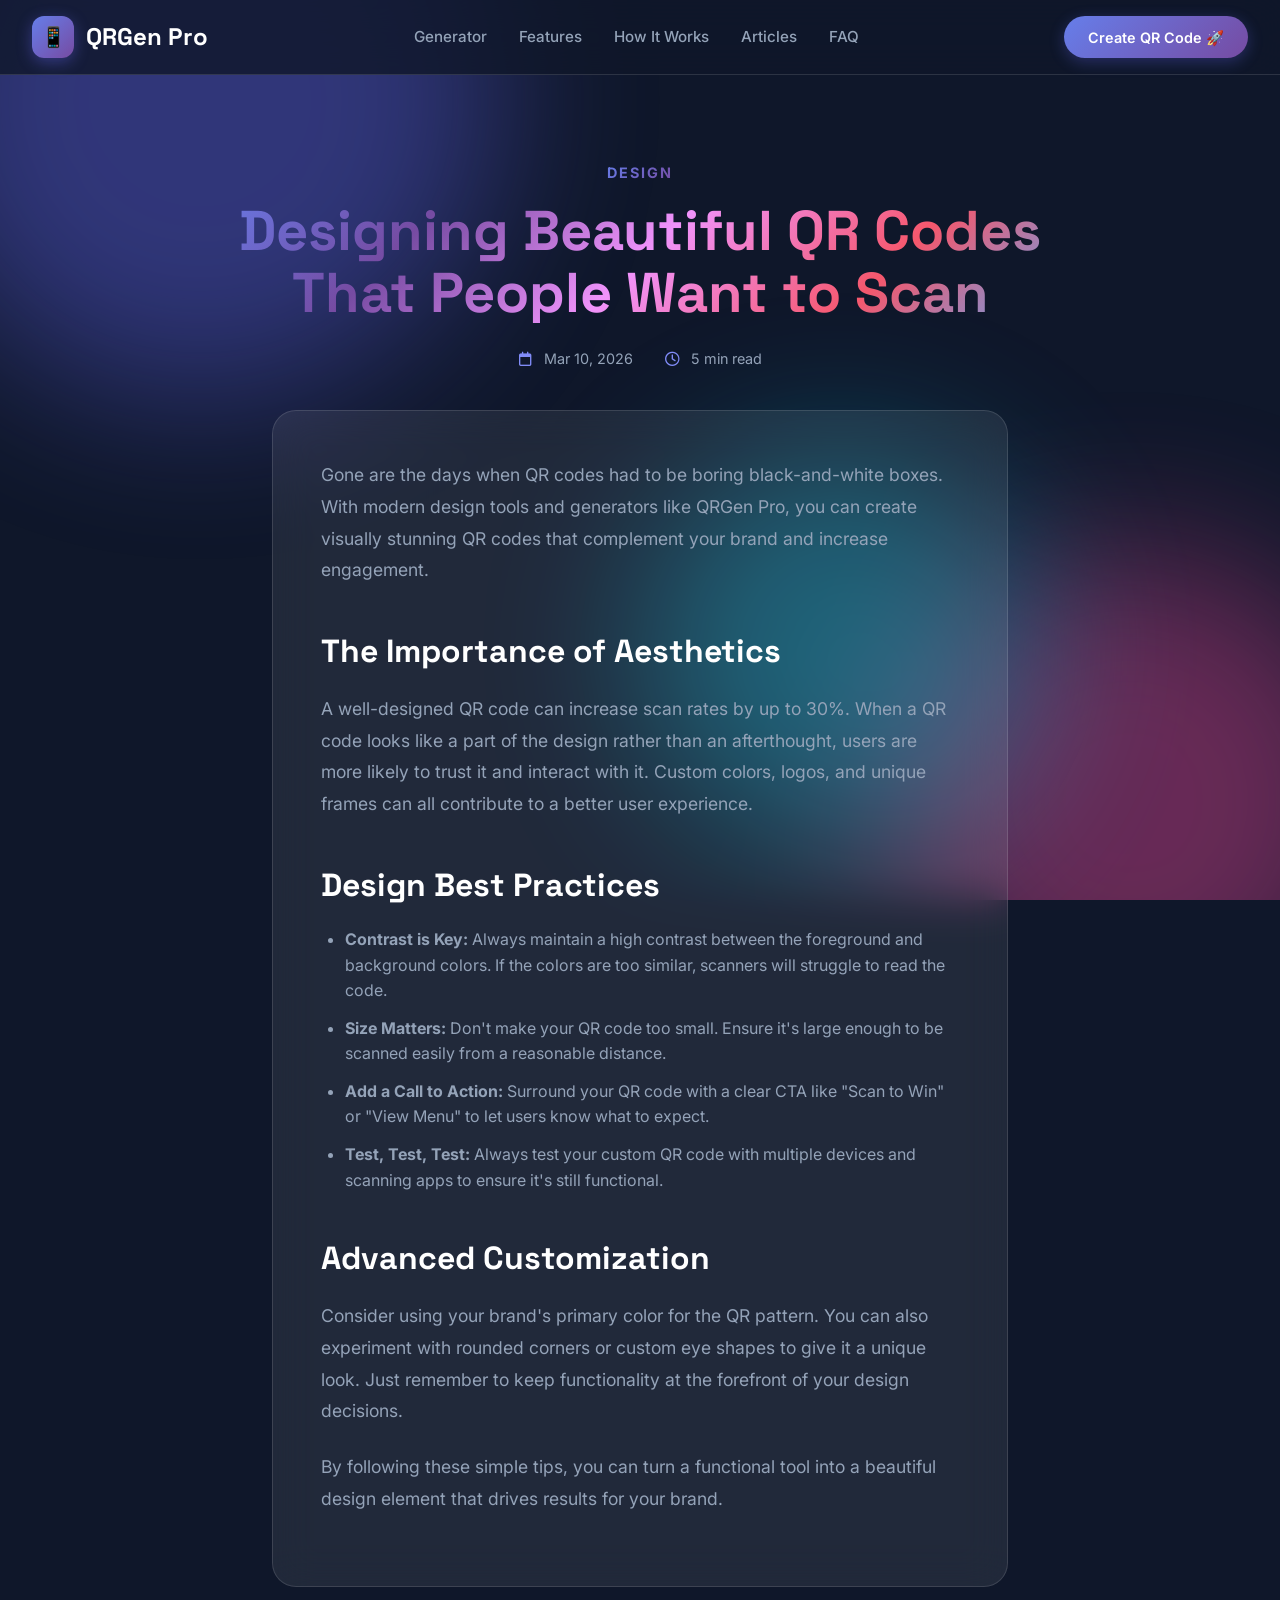
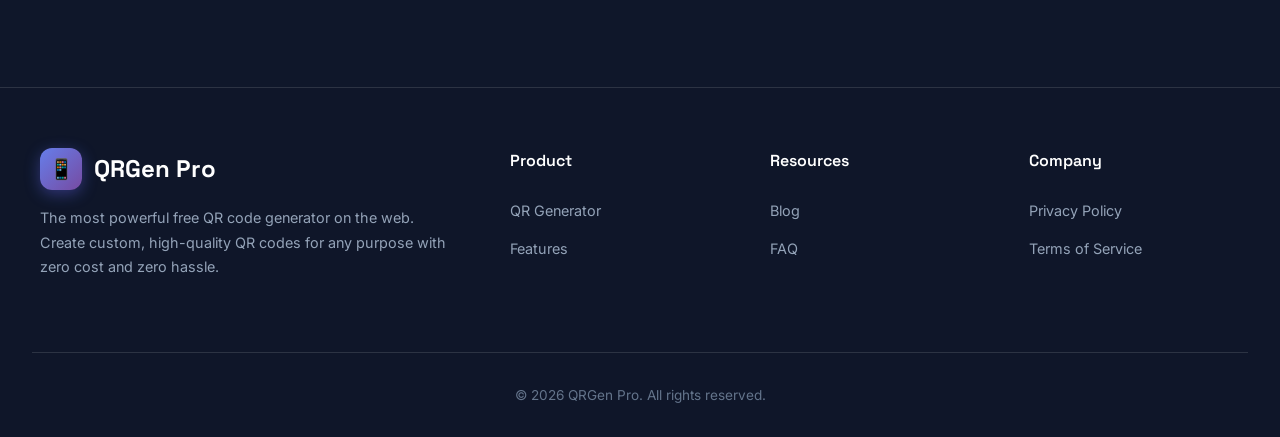
==== blog/designing-beautiful-qr-codes.html @ 5aa52198 "fix: enable article links and create blog content - Converted static article cards to clickable link" ====
<!DOCTYPE html>
<html lang="en">
<head>
<meta charset="UTF-8">
<meta name="viewport" content="width=device-width, initial-scale=1.0">
<meta name="description" content="Designing Beautiful QR Codes That People Want to Scan - Customization tips and tricks.">
<title>Designing Beautiful QR Codes That People Want to Scan | QRGen Pro</title>
<link rel="icon" href="https://cdn-icons-png.flaticon.com/512/714/714390.png">
<link href="https://fonts.googleapis.com/css2?family=Inter:wght@300;400;500;600;700;800;900&family=Space+Grotesk:wght@400;500;600;700&display=swap" rel="stylesheet">
<link rel="stylesheet" href="https://cdnjs.cloudflare.com/ajax/libs/font-awesome/6.5.0/css/all.min.css">
<link rel="stylesheet" href="../css/style.css">
</head>
<body>
<div class="bg"><div class="orb o1"></div><div class="orb o2"></div><div class="orb o3"></div></div>
<nav class="nav">
<div class="ni">
<a href="../index.html" class="logo"><div class="li">📱</div><span>QRGen Pro</span></a>
<ul class="nl"><li><a href="../index.html#generator">Generator</a></li><li><a href="../index.html#features">Features</a></li><li><a href="../index.html#how-it-works">How It Works</a></li><li><a href="../index.html#articles">Articles</a></li><li><a href="../index.html#faq">FAQ</a></li></ul>
<a href="../index.html#generator" class="nc">Create QR Code 🚀</a>
</div>
</nav>

<header class="art-hero">
<div class="art-tag">Design</div>
<h1 class="art-tit">Designing Beautiful QR Codes That People Want to Scan</h1>
<div class="art-meta"><span><i class="far fa-calendar"></i> Mar 10, 2026</span><span><i class="far fa-clock"></i> 5 min read</span></div>
</header>

<main class="art-cont">
<div class="art-card">
<p>Gone are the days when QR codes had to be boring black-and-white boxes. With modern design tools and generators like QRGen Pro, you can create visually stunning QR codes that complement your brand and increase engagement.</p>

<h2>The Importance of Aesthetics</h2>
<p>A well-designed QR code can increase scan rates by up to 30%. When a QR code looks like a part of the design rather than an afterthought, users are more likely to trust it and interact with it. Custom colors, logos, and unique frames can all contribute to a better user experience.</p>

<h2>Design Best Practices</h2>
<ul>
<li><strong>Contrast is Key:</strong> Always maintain a high contrast between the foreground and background colors. If the colors are too similar, scanners will struggle to read the code.</li>
<li><strong>Size Matters:</strong> Don't make your QR code too small. Ensure it's large enough to be scanned easily from a reasonable distance.</li>
<li><strong>Add a Call to Action:</strong> Surround your QR code with a clear CTA like "Scan to Win" or "View Menu" to let users know what to expect.</li>
<li><strong>Test, Test, Test:</strong> Always test your custom QR code with multiple devices and scanning apps to ensure it's still functional.</li>
</ul>

<h2>Advanced Customization</h2>
<p>Consider using your brand's primary color for the QR pattern. You can also experiment with rounded corners or custom eye shapes to give it a unique look. Just remember to keep functionality at the forefront of your design decisions.</p>

<p>By following these simple tips, you can turn a functional tool into a beautiful design element that drives results for your brand.</p>
</div>
</main>

<footer class="ftr">
<div class="fi2">
<div class="fb">
<a href="../index.html" class="logo"><div class="li">📱</div><span>QRGen Pro</span></a>
<p>The most powerful free QR code generator on the web. Create custom, high-quality QR codes for any purpose with zero cost and zero hassle.</p>
</div>
<div class="fcol">
<h4>Product</h4>
<ul><li><a href="../index.html#generator">QR Generator</a></li><li><a href="../index.html#features">Features</a></li></ul>
</div>
<div class="fcol">
<h4>Resources</h4>
<ul><li><a href="../index.html#articles">Blog</a></li><li><a href="../index.html#faq">FAQ</a></li></ul>
</div>
<div class="fcol">
<h4>Company</h4>
<ul><li><a href="../index.html#">Privacy Policy</a></li><li><a href="../index.html#">Terms of Service</a></li></ul>
</div>
</div>
<div style="text-align:center;padding-top:2rem;border-top:1px solid var(--glass-border);color:var(--gray);font-size:0.85rem;">
<p>© 2026 QRGen Pro. All rights reserved.</p>
</div>
</footer>
</body>
</html>
---- css/style.css ----
:root{--primary:#6366f1;--primary-dark:#4f46e5;--primary-light:#818cf8;--secondary:#ec4899;--accent:#06b6d4;--success:#10b981;--warning:#f59e0b;--danger:#ef4444;--dark:#0f172a;--dark-light:#1e293b;--gray:#64748b;--gray-light:#94a3b8;--white:#fff;--glass:rgba(255,255,255,0.08);--glass-border:rgba(255,255,255,0.12);--g1:linear-gradient(135deg,#667eea 0%,#764ba2 100%);--g2:linear-gradient(135deg,#f093fb 0%,#f5576c 100%);--g3:linear-gradient(135deg,#4facfe 0%,#00f2fe 100%);--g4:linear-gradient(135deg,#43e97b 0%,#38f9d7 100%);--g5:linear-gradient(135deg,#fa709a 0%,#fee140 100%);--gh:linear-gradient(135deg,#667eea 0%,#764ba2 25%,#f093fb 50%,#f5576c 75%,#4facfe 100%);--sh-sm:0 1px 2px rgba(0,0,0,0.05);--sh-md:0 4px 6px -1px rgba(0,0,0,0.1),0 2px 4px -1px rgba(0,0,0,0.06);--sh-lg:0 10px 15px -3px rgba(0,0,0,0.1),0 4px 6px -2px rgba(0,0,0,0.05);--sh-xl:0 20px 25px -5px rgba(0,0,0,0.1),0 10px 10px -5px rgba(0,0,0,0.04);}
*{margin:0;padding:0;box-sizing:border-box}
html{scroll-behavior:smooth;scroll-padding-top:80px}
body{font-family:'Inter',-apple-system,BlinkMacSystemFont,sans-serif;background:var(--dark);color:var(--white);line-height:1.6;overflow-x:hidden}
.bg{position:fixed;top:0;left:0;width:100%;height:100%;z-index:-1;overflow:hidden}
.orb{position:absolute;border-radius:50%;filter:blur(80px);opacity:0.4;animation:fo 20s ease-in-out infinite}
.o1{width:600px;height:600px;background:var(--primary);top:-200px;left:-100px}
.o2{width:500px;height:500px;background:var(--secondary);bottom:-150px;right:-100px;animation-delay:-5s}
.o3{width:400px;height:400px;background:var(--accent);top:50%;left:50%;animation-delay:-10s}
@keyframes fo{0%,100%{transform:translate(0,0) scale(1)}25%{transform:translate(50px,-30px) scale(1.1)}50%{transform:translate(-30px,50px) scale(0.9)}75%{transform:translate(30px,30px) scale(1.05)}}
#pc{position:fixed;top:0;left:0;width:100%;height:100%;z-index:-1;pointer-events:none}
.tc{position:fixed;top:100px;right:20px;z-index:10000;display:flex;flex-direction:column;gap:0.5rem}
.toast{background:var(--dark-light);border:1px solid var(--glass-border);border-radius:12px;padding:1rem 1.5rem;display:flex;align-items:center;gap:0.75rem;color:var(--white);font-size:0.9rem;font-weight:500;box-shadow:var(--sh-xl);animation:si 0.4s ease;min-width:280px}
.toast.s{border-left:4px solid var(--success)}.toast.e{border-left:4px solid var(--danger)}.toast.i{border-left:4px solid var(--primary)}
@keyframes si{from{opacity:0;transform:translateX(100px)}to{opacity:1;transform:translateX(0)}}
@keyframes so{to{opacity:0;transform:translateX(100px)}}.toast.h{animation:so 0.4s ease forwards}
.nav{position:fixed;top:0;left:0;right:0;z-index:1000;padding:1rem 2rem;background:rgba(15,23,42,0.8);backdrop-filter:blur(20px);border-bottom:1px solid var(--glass-border);transition:all 0.3s ease}
.nav.sc{padding:0.75rem 2rem;background:rgba(15,23,42,0.95);box-shadow:var(--sh-lg)}
.ni{max-width:1400px;margin:0 auto;display:flex;justify-content:space-between;align-items:center}
.logo{display:flex;align-items:center;gap:0.75rem;text-decoration:none;color:var(--white);font-family:'Space Grotesk',sans-serif;font-weight:700;font-size:1.5rem}
.li{width:42px;height:42px;background:var(--g1);border-radius:12px;display:flex;align-items:center;justify-content:center;font-size:1.25rem;box-shadow:0 4px 15px rgba(99,102,241,0.4)}
.nl{display:flex;gap:2rem;list-style:none}
.nl a{color:var(--gray-light);text-decoration:none;font-weight:500;font-size:0.95rem;transition:color 0.3s ease;position:relative}
.nl a:hover{color:var(--white)}
.nl a::after{content:'';position:absolute;bottom:-4px;left:0;width:0;height:2px;background:var(--g1);transition:width 0.3s ease;border-radius:2px}
.nl a:hover::after{width:100%}
.nc{background:var(--g1);color:var(--white);padding:0.6rem 1.5rem;border-radius:50px;text-decoration:none;font-weight:600;font-size:0.9rem;transition:all 0.3s ease;box-shadow:0 4px 15px rgba(99,102,241,0.3)}
.nc:hover{transform:translateY(-2px);box-shadow:0 8px 25px rgba(99,102,241,0.5)}
.hero{min-height:100vh;display:flex;align-items:center;justify-content:center;padding:120px 2rem 80px;position:relative;overflow:hidden}
.hc{max-width:1400px;width:100%;display:grid;grid-template-columns:1fr 1fr;gap:4rem;align-items:center}
.ht{animation:fu 1s ease}
.hb{display:inline-flex;align-items:center;gap:0.5rem;background:var(--glass);border:1px solid var(--glass-border);padding:0.5rem 1rem;border-radius:50px;font-size:0.85rem;color:var(--primary-light);margin-bottom:1.5rem;backdrop-filter:blur(10px)}
.hb i{color:var(--success)}
.htit{font-family:'Space Grotesk',sans-serif;font-size:3.5rem;font-weight:800;line-height:1.1;margin-bottom:1.5rem;background:var(--gh);-webkit-background-clip:text;-webkit-text-fill-color:transparent;background-clip:text}
.htit span{display:block;font-size:1.2rem;font-weight:400;color:var(--gray-light);-webkit-text-fill-color:var(--gray-light);margin-top:0.5rem}
.hd{font-size:1.15rem;color:var(--gray-light);margin-bottom:2rem;max-width:500px}
.hs{display:flex;gap:2rem;margin-bottom:2rem}
.st{text-align:center}
.sn{font-family:'Space Grotesk',sans-serif;font-size:2rem;font-weight:700;color:var(--primary-light)}
.sl{font-size:0.85rem;color:var(--gray)}
.hbts{display:flex;gap:1rem;flex-wrap:wrap}
.bp{background:var(--g1);color:var(--white);padding:1rem 2rem;border-radius:50px;text-decoration:none;font-weight:600;font-size:1rem;border:none;cursor:pointer;transition:all 0.3s ease;display:inline-flex;align-items:center;gap:0.5rem;box-shadow:0 4px 20px rgba(99,102,241,0.4)}
.bp:hover{transform:translateY(-3px);box-shadow:0 8px 30px rgba(99,102,241,0.6)}
.bs{background:var(--glass);color:var(--white);padding:1rem 2rem;border-radius:50px;text-decoration:none;font-weight:600;font-size:1rem;border:1px solid var(--glass-border);cursor:pointer;transition:all 0.3s ease;display:inline-flex;align-items:center;gap:0.5rem;backdrop-filter:blur(10px)}
.bs:hover{background:rgba(255,255,255,0.15);border-color:var(--primary-light)}
.hv{position:relative;animation:fu 1s ease 0.3s both}
.hqp{background:var(--glass);backdrop-filter:blur(20px);border:1px solid var(--glass-border);border-radius:24px;padding:2rem;text-align:center;position:relative;overflow:hidden}
.hqp::before{content:'';position:absolute;top:-50%;left:-50%;width:200%;height:200%;background:conic-gradient(from 0deg,transparent,var(--primary),transparent 30%);animation:rot 4s linear infinite;opacity:0.1}
@keyframes rot{to{transform:rotate(360deg)}}
.hqi{position:relative;z-index:1}
.hqimg{width:280px;height:280px;margin:0 auto 1.5rem;background:var(--white);border-radius:16px;padding:1rem;box-shadow:var(--sh-xl)}
.hqimg img{width:100%;height:100%;object-fit:contain}
.hql{font-family:'Space Grotesk',sans-serif;font-size:1.1rem;font-weight:600;color:var(--white)}
.hqs{font-size:0.9rem;color:var(--gray-light);margin-top:0.25rem}
.ms{padding:3rem 0;overflow:hidden;background:rgba(15,23,42,0.5);border-top:1px solid var(--glass-border);border-bottom:1px solid var(--glass-border)}
.mt{text-align:center;font-family:'Space Grotesk',sans-serif;font-size:1.1rem;color:var(--gray-light);margin-bottom:1.5rem;text-transform:uppercase;letter-spacing:3px}
.mtr{display:flex;gap:3rem;animation:mr 30s linear infinite;width:max-content}
.mtr:hover{animation-play-state:paused}
@keyframes mr{0%{transform:translateX(0)}100%{transform:translateX(-50%)}}
.mi{display:flex;align-items:center;gap:0.75rem;background:var(--glass);border:1px solid var(--glass-border);padding:0.75rem 1.5rem;border-radius:50px;white-space:nowrap;font-weight:500;color:var(--gray-light);backdrop-filter:blur(10px);transition:all 0.3s ease}
.mi:hover{background:rgba(99,102,241,0.2);border-color:var(--primary-light);color:var(--white)}
.mi i{font-size:1.2rem;color:var(--primary-light)}
.gs{padding:100px 2rem;position:relative}
.sh{text-align:center;max-width:700px;margin:0 auto 4rem}
.stag{display:inline-block;background:var(--g1);-webkit-background-clip:text;-webkit-text-fill-color:transparent;background-clip:text;font-weight:700;font-size:0.9rem;text-transform:uppercase;letter-spacing:2px;margin-bottom:1rem}
.stit{font-family:'Space Grotesk',sans-serif;font-size:2.8rem;font-weight:700;margin-bottom:1rem;line-height:1.2}
.sd{font-size:1.1rem;color:var(--gray-light)}
.gc{max-width:1200px;margin:0 auto;display:grid;grid-template-columns:1fr 1fr;gap:3rem;align-items:start}
.gcard{background:var(--glass);backdrop-filter:blur(20px);border:1px solid var(--glass-border);border-radius:24px;padding:2.5rem;position:relative;overflow:hidden}
.gcard::before{content:'';position:absolute;top:0;left:0;right:0;height:3px;background:var(--g1)}
.qt{display:flex;gap:0.5rem;margin-bottom:2rem;flex-wrap:wrap}
.qtab{padding:0.6rem 1.2rem;border-radius:50px;border:1px solid var(--glass-border);background:transparent;color:var(--gray-light);font-size:0.9rem;font-weight:500;cursor:pointer;transition:all 0.3s ease;display:flex;align-items:center;gap:0.5rem}
.qtab:hover{background:rgba(99,102,241,0.1);border-color:var(--primary-light);color:var(--white)}
.qtab.a{background:var(--g1);border-color:transparent;color:var(--white);box-shadow:0 4px 15px rgba(99,102,241,0.3)}
.qig{margin-bottom:1.5rem}
.qig label{display:block;font-size:0.9rem;font-weight:600;color:var(--gray-light);margin-bottom:0.5rem}
.qig input,.qig textarea,.qig select{width:100%;padding:1rem 1.25rem;border-radius:12px;border:1px solid var(--glass-border);background:rgba(15,23,42,0.6);color:var(--white);font-size:1rem;font-family:inherit;transition:all 0.3s ease;outline:none}
.qig input:focus,.qig textarea:focus,.qig select:focus{border-color:var(--primary-light);box-shadow:0 0 0 3px rgba(99,102,241,0.2)}
.qig textarea{min-height:120px;resize:vertical}
.qir{display:grid;grid-template-columns:1fr 1fr;gap:1rem}
.cpg{display:flex;align-items:center;gap:1rem;margin-bottom:1rem}
.cpg label{font-size:0.9rem;font-weight:600;color:var(--gray-light);min-width:100px}
.cpw{position:relative;display:flex;align-items:center;gap:0.5rem}
.cpw input[type="color"]{width:50px;height:40px;border:none;border-radius:8px;cursor:pointer;background:none}
.cpw span{font-size:0.85rem;color:var(--gray-light);font-family:monospace}
.qpc{background:var(--glass);backdrop-filter:blur(20px);border:1px solid var(--glass-border);border-radius:24px;padding:2.5rem;text-align:center;position:sticky;top:100px}
.qpc::before{content:'';position:absolute;top:0;left:0;right:0;height:3px;background:var(--g2)}
.qpt{font-family:'Space Grotesk',sans-serif;font-size:1.3rem;font-weight:600;margin-bottom:0.5rem}
.qps{font-size:0.9rem;color:var(--gray);margin-bottom:2rem}
.qpa{background:var(--white);border-radius:16px;padding:2rem;margin-bottom:2rem;min-height:300px;display:flex;align-items:center;justify-content:center;box-shadow:var(--sh-xl)}
.qpa img{max-width:100%;max-height:260px}
.qph{text-align:center;color:var(--gray)}
.qph i{font-size:4rem;margin-bottom:1rem;opacity:0.5}
.qdb{display:grid;grid-template-columns:1fr 1fr;gap:0.75rem}
.bd{padding:0.9rem;border-radius:12px;border:1px solid var(--glass-border);background:var(--glass);color:var(--white);font-weight:600;font-size:0.9rem;cursor:pointer;transition:all 0.3s ease;display:flex;align-items:center;justify-content:center;gap:0.5rem}
.bd:hover{background:var(--primary);border-color:var(--primary);transform:translateY(-2px)}
.bd.bf{grid-column:1/-1;background:var(--g1);border-color:transparent}
.bd.bf:hover{box-shadow:0 4px 20px rgba(99,102,241,0.4)}
.fs{padding:100px 2rem;background:rgba(15,23,42,0.5)}
.fg{max-width:1200px;margin:0 auto;display:grid;grid-template-columns:repeat(auto-fit,minmax(300px,1fr));gap:2rem}
.fc{background:var(--glass);backdrop-filter:blur(20px);border:1px solid var(--glass-border);border-radius:20px;padding:2.5rem;transition:all 0.4s ease;position:relative;overflow:hidden}
.fc::before{content:'';position:absolute;top:0;left:0;right:0;height:3px;background:var(--g3);transform:scaleX(0);transition:transform 0.4s ease}
.fc:hover{transform:translateY(-8px);box-shadow:var(--sh-xl);border-color:rgba(99,102,241,0.3)}
.fc:hover::before{transform:scaleX(1)}
.fi{width:60px;height:60px;border-radius:16px;display:flex;align-items:center;justify-content:center;font-size:1.5rem;margin-bottom:1.5rem;position:relative}
.fi.b1{background:var(--g1)}.fi.b2{background:var(--g2)}.fi.b3{background:var(--g3)}.fi.b4{background:var(--g4)}.fi.b5{background:var(--g5)}.fi.b6{background:linear-gradient(135deg,#a8edea 0%,#fed6e3 100%)}
.ft{font-family:'Space Grotesk',sans-serif;font-size:1.3rem;font-weight:600;margin-bottom:0.75rem}
.fd{font-size:0.95rem;color:var(--gray-light);line-height:1.7}
.hiw{padding:100px 2rem}
.sc{max-width:1000px;margin:0 auto;display:flex;justify-content:space-between;gap:2rem;position:relative}
.sc::before{content:'';position:absolute;top:40px;left:15%;right:15%;height:2px;background:var(--g1);opacity:0.3}
.si{flex:1;text-align:center;position:relative;z-index:1}
.sn2{width:80px;height:80px;border-radius:50%;background:var(--g1);display:flex;align-items:center;justify-content:center;font-family:'Space Grotesk',sans-serif;font-size:1.8rem;font-weight:700;margin:0 auto 1.5rem;box-shadow:0 8px 30px rgba(99,102,241,0.4);position:relative}
.sn2::after{content:'';position:absolute;inset:-4px;border-radius:50%;border:2px dashed var(--primary-light);animation:sp 10s linear infinite}
@keyframes sp{to{transform:rotate(360deg)}}
.st2{font-family:'Space Grotesk',sans-serif;font-size:1.2rem;font-weight:600;margin-bottom:0.5rem}
.sd2{font-size:0.9rem;color:var(--gray-light)}
.ars{padding:100px 2rem;background:rgba(15,23,42,0.5)}
.ag{max-width:1200px;margin:0 auto;display:grid;grid-template-columns:repeat(auto-fit,minmax(350px,1fr));gap:2rem}
.arc{background:var(--glass);backdrop-filter:blur(20px);border:1px solid var(--glass-border);border-radius:20px;overflow:hidden;transition:all 0.4s ease;display:block;text-decoration:none;color:inherit;cursor:pointer}
.arc:hover{transform:translateY(-8px);box-shadow:var(--sh-xl);border-color:rgba(99,102,241,0.3);color:inherit}
.arim{height:200px;background:var(--g1);display:flex;align-items:center;justify-content:center;font-size:3rem;position:relative;overflow:hidden}
.arim::before{content:'';position:absolute;inset:0;background:linear-gradient(135deg,rgba(0,0,0,0.2),transparent)}
.arim i{position:relative;z-index:1}
.arcnt{padding:1.5rem}
.artag{display:inline-block;background:rgba(99,102,241,0.2);color:var(--primary-light);padding:0.3rem 0.8rem;border-radius:50px;font-size:0.75rem;font-weight:600;text-transform:uppercase;letter-spacing:1px;margin-bottom:0.75rem}
.artit{font-family:'Space Grotesk',sans-serif;font-size:1.2rem;font-weight:600;margin-bottom:0.75rem;line-height:1.4}
.arex{font-size:0.9rem;color:var(--gray-light);margin-bottom:1rem;line-height:1.6}
.arm{display:flex;align-items:center;gap:1rem;font-size:0.8rem;color:var(--gray)}
.arm i{margin-right:0.3rem}
.tss{padding:100px 2rem;overflow:hidden}
.tsl{max-width:1200px;margin:0 auto;position:relative}
.tst{display:flex;gap:2rem;animation:st 25s linear infinite;width:max-content}
.tst:hover{animation-play-state:paused}
@keyframes st{0%{transform:translateX(0)}100%{transform:translateX(-50%)}}
.tsc{background:var(--glass);backdrop-filter:blur(20px);border:1px solid var(--glass-border);border-radius:20px;padding:2rem;min-width:350px;transition:all 0.3s ease}
.tsc:hover{border-color:var(--primary-light);transform:scale(1.02)}
.tss2{color:var(--warning);margin-bottom:1rem;font-size:0.9rem}
.tstx{font-size:0.95rem;color:var(--gray-light);line-height:1.7;margin-bottom:1.5rem;font-style:italic}
.tsa{display:flex;align-items:center;gap:1rem}
.tsav{width:48px;height:48px;border-radius:50%;background:var(--g1);display:flex;align-items:center;justify-content:center;font-weight:700;font-size:1.1rem}
.tsai h4{font-size:0.95rem;font-weight:600}
.tsai p{font-size:0.8rem;color:var(--gray)}
.faqS{padding:100px 2rem;background:rgba(15,23,42,0.5)}
.faqC{max-width:800px;margin:0 auto}
.faqI{background:var(--glass);backdrop-filter:blur(20px);border:1px solid var(--glass-border);border-radius:16px;margin-bottom:1rem;overflow:hidden;transition:all 0.3s ease}
.faqI:hover{border-color:rgba(99,102,241,0.3)}
.faqQ{padding:1.25rem 1.5rem;display:flex;justify-content:space-between;align-items:center;cursor:pointer;font-weight:600;font-size:1rem;transition:all 0.3s ease}
.faqQ:hover{color:var(--primary-light)}
.faqQ i{transition:transform 0.3s ease;color:var(--primary-light)}
.faqI.a .faqQ i{transform:rotate(180deg)}
.faqA{max-height:0;overflow:hidden;transition:max-height 0.4s ease,padding 0.4s ease}
.faqI.a .faqA{max-height:300px;padding:0 1.5rem 1.25rem}
.faqA p{color:var(--gray-light);font-size:0.95rem;line-height:1.7}
.ctaS{padding:100px 2rem;position:relative;overflow:hidden}
.ctaC{max-width:900px;margin:0 auto;background:var(--glass);backdrop-filter:blur(20px);border:1px solid var(--glass-border);border-radius:32px;padding:4rem 3rem;text-align:center;position:relative;overflow:hidden}
.ctaC::before{content:'';position:absolute;top:-100px;right:-100px;width:300px;height:300px;background:var(--g1);border-radius:50%;filter:blur(100px);opacity:0.3}
.ctaC::after{content:'';position:absolute;bottom:-100px;left:-100px;width:300px;height:300px;background:var(--g2);border-radius:50%;filter:blur(100px);opacity:0.3}
.ctaT{font-family:'Space Grotesk',sans-serif;font-size:2.5rem;font-weight:700;margin-bottom:1rem;position:relative;z-index:1}
.ctaD{font-size:1.1rem;color:var(--gray-light);margin-bottom:2rem;max-width:500px;margin-left:auto;margin-right:auto;position:relative;z-index:1}
.ftr{padding:60px 2rem 30px;border-top:1px solid var(--glass-border);background:rgba(15,23,42,0.8)}
.fi2{max-width:1200px;margin:0 auto;display:grid;grid-template-columns:2fr 1fr 1fr 1fr;gap:3rem;margin-bottom:3rem}
.fb .logo{margin-bottom:1rem}
.fb p{color:var(--gray-light);font-size:0.9rem;line-height:1.7;margin-bottom:1.5rem}
.fsoc{display:flex;gap:0.75rem}
.fsoc a{width:40px;height:40px;border-radius:10px;background:var(--glass);border:1px solid var(--glass-border);display:flex;align-items:center;justify-content:center;color:var(--gray-light);text-decoration:none;transition:all 0.3s ease}
.fsoc a:hover{background:var(--primary);border-color:var(--primary);color:var(--white);transform:translateY(-3px)}
.fcol h4{font-family:'Space Grotesk',sans-serif;font-size:1rem;font-weight:600;margin-bottom:1.5rem;color:var(--white)}
.fcol ul{list-style:none}
.fcol ul li{margin-bottom:0.75rem}
.fcol ul li a{color:var(--gray-light);text-decoration:none;font-size:0.9rem;transition:color 0.3s ease}
.fcol ul li a:hover{color:var(--primary-light)}
.fb2{max-width:1200px;margin:0 auto;padding-top:2rem;border-top:1px solid var(--glass-border);display:flex;justify-content:space-between;align-items:center;flex-wrap:wrap;gap:1rem}
.fb2 p{color:var(--gray);font-size:0.85rem}
.fbl{display:flex;gap:1.5rem}
.fbl a{color:var(--gray);text-decoration:none;font-size:0.85rem;transition:color 0.3s ease}
.fbl a:hover{color:var(--primary-light)}
@keyframes fu{from{opacity:0;transform:translateY(30px)}to{opacity:1;transform:translateY(0)}}
.aos{opacity:0;transform:translateY(30px);transition:all 0.8s ease}
.aos.v{opacity:1;transform:translateY(0)}
.sct{position:fixed;bottom:30px;right:30px;width:50px;height:50px;border-radius:50%;background:var(--g1);color:var(--white);border:none;cursor:pointer;display:flex;align-items:center;justify-content:center;font-size:1.2rem;box-shadow:0 4px 20px rgba(99,102,241,0.4);opacity:0;visibility:hidden;transition:all 0.3s ease;z-index:999}
.sct.v{opacity:1;visibility:visible}
.sct:hover{transform:translateY(-3px);box-shadow:0 8px 30px rgba(99,102,241,0.6)}

/* Blog Specific Styles */
.art-hero{padding:160px 2rem 80px;text-align:center;position:relative}
.art-tag{display:inline-block;background:var(--g1);-webkit-background-clip:text;-webkit-text-fill-color:transparent;background-clip:text;font-weight:700;font-size:0.9rem;text-transform:uppercase;letter-spacing:2px;margin-bottom:1rem}
.art-tit{font-family:'Space Grotesk',sans-serif;font-size:3.5rem;font-weight:800;line-height:1.1;margin-bottom:1.5rem;background:var(--gh);-webkit-background-clip:text;-webkit-text-fill-color:transparent;background-clip:text;max-width:900px;margin-left:auto;margin-right:auto}
.art-meta{display:flex;justify-content:center;gap:2rem;color:var(--gray-light);font-size:0.9rem}
.art-meta i{color:var(--primary-light);margin-right:0.5rem}
.art-cont{max-width:800px;margin:0 auto;padding:0 2rem 100px}
.art-card{background:var(--glass);backdrop-filter:blur(20px);border:1px solid var(--glass-border);border-radius:24px;padding:3rem;margin-top:-40px;position:relative;z-index:1}
.art-card p{margin-bottom:1.5rem;font-size:1.1rem;color:var(--gray-light);line-height:1.8}
.art-card h2{font-family:'Space Grotesk',sans-serif;font-size:2rem;font-weight:700;margin:2.5rem 0 1rem;color:var(--white)}
.art-card ul{margin-bottom:1.5rem;padding-left:1.5rem;color:var(--gray-light)}
.art-card li{margin-bottom:0.75rem}

@media(max-width:1024px){.hc{grid-template-columns:1fr;text-align:center}.ht{order:2}.hv{order:1}.hs{justify-content:center}.hbts{justify-content:center}.gc{grid-template-columns:1fr}.qpc{position:static}.fi2{grid-template-columns:1fr 1fr}}
@media(max-width:768px){.nav{padding:1rem}.nl{display:none}.htit{font-size:2.5rem}.stit{font-size:2rem}.art-tit{font-size:2.5rem}.sc{flex-direction:column}.sc::before{display:none}.fi2{grid-template-columns:1fr}.fb2{flex-direction:column;text-align:center}.qir{grid-template-columns:1fr}}
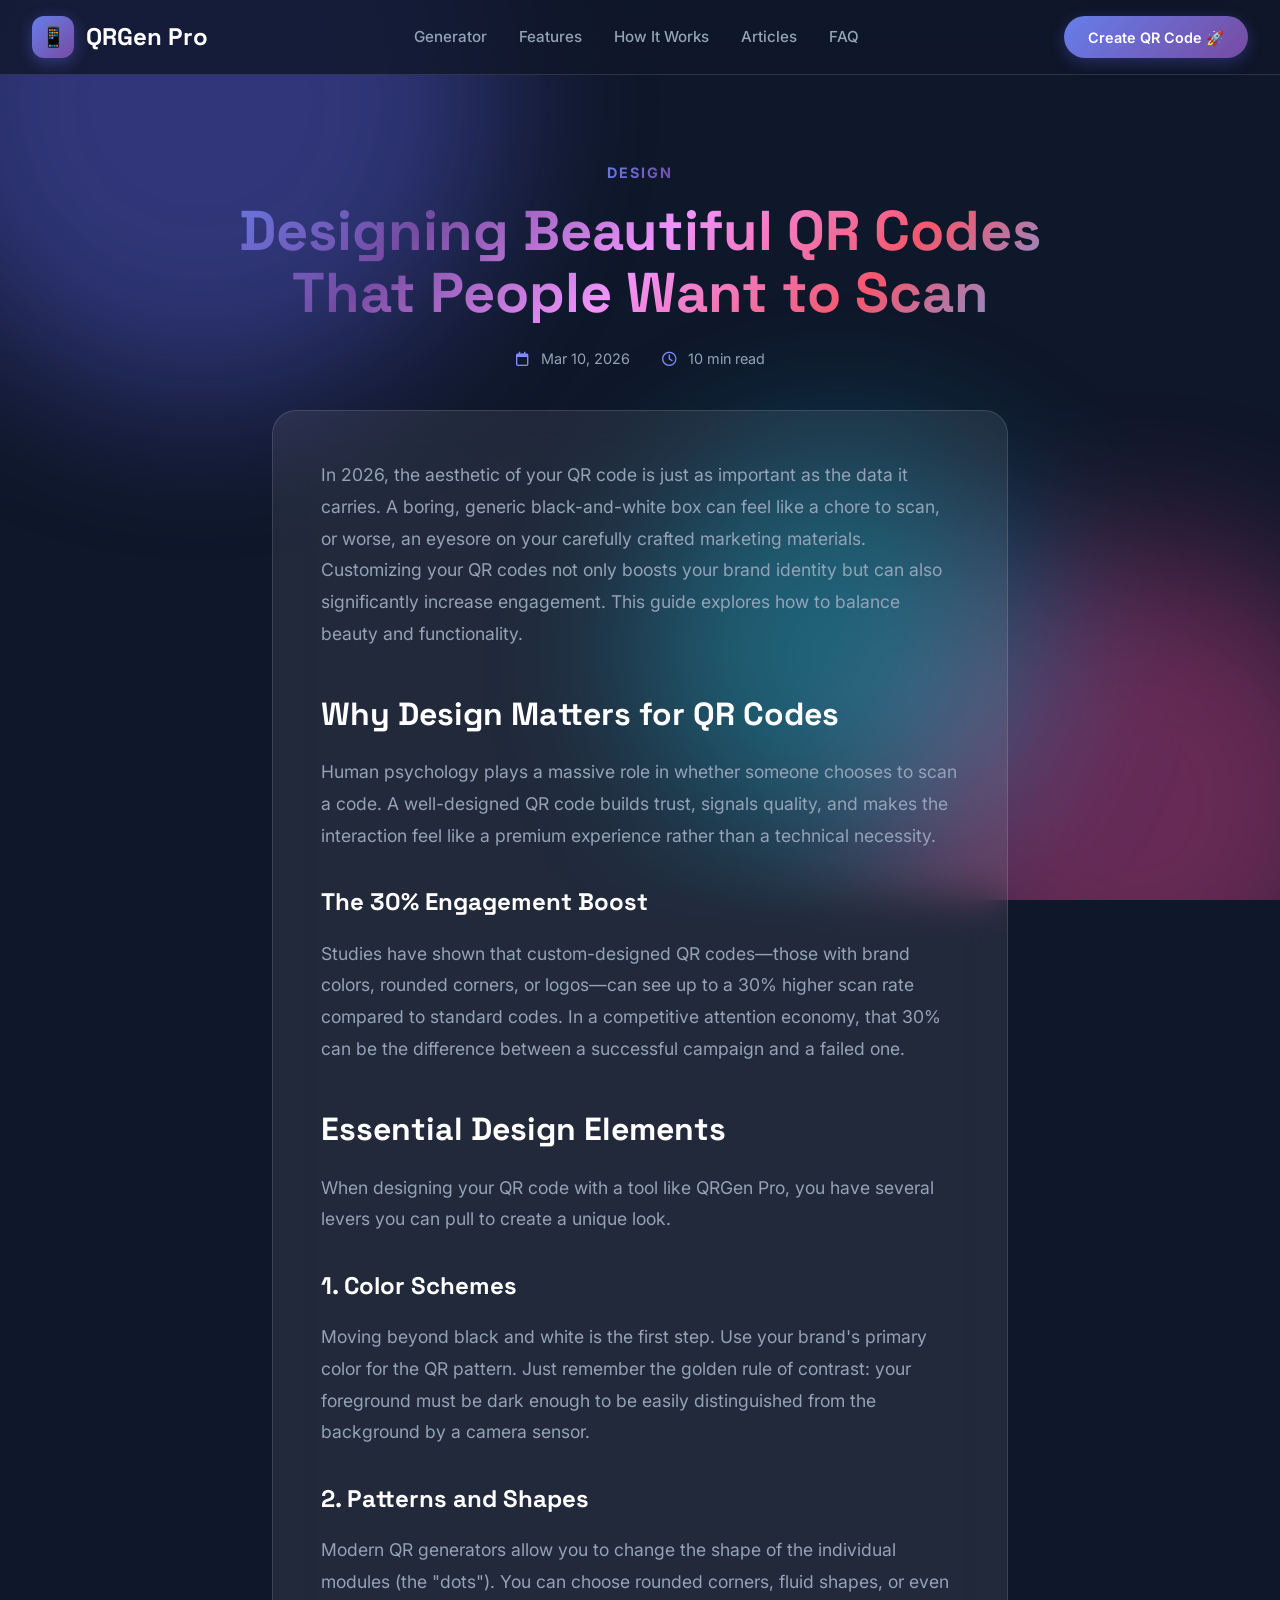
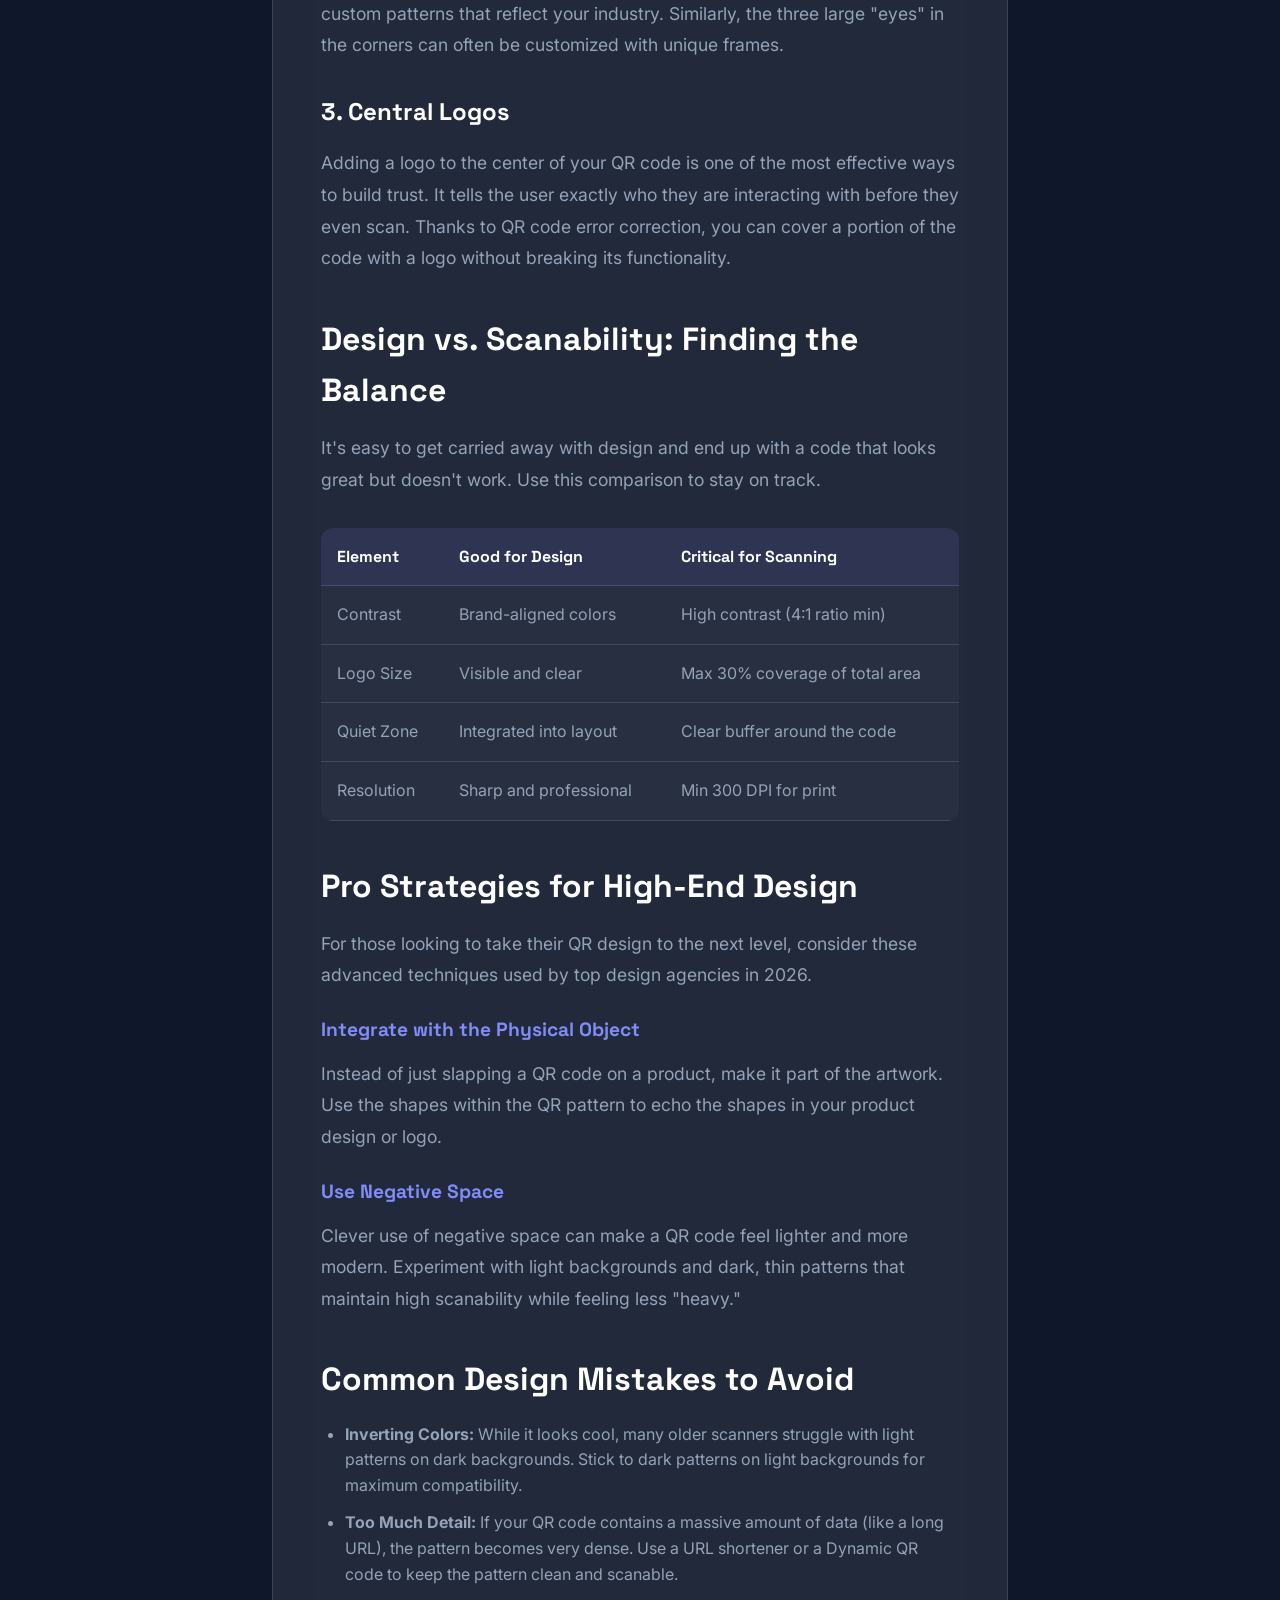
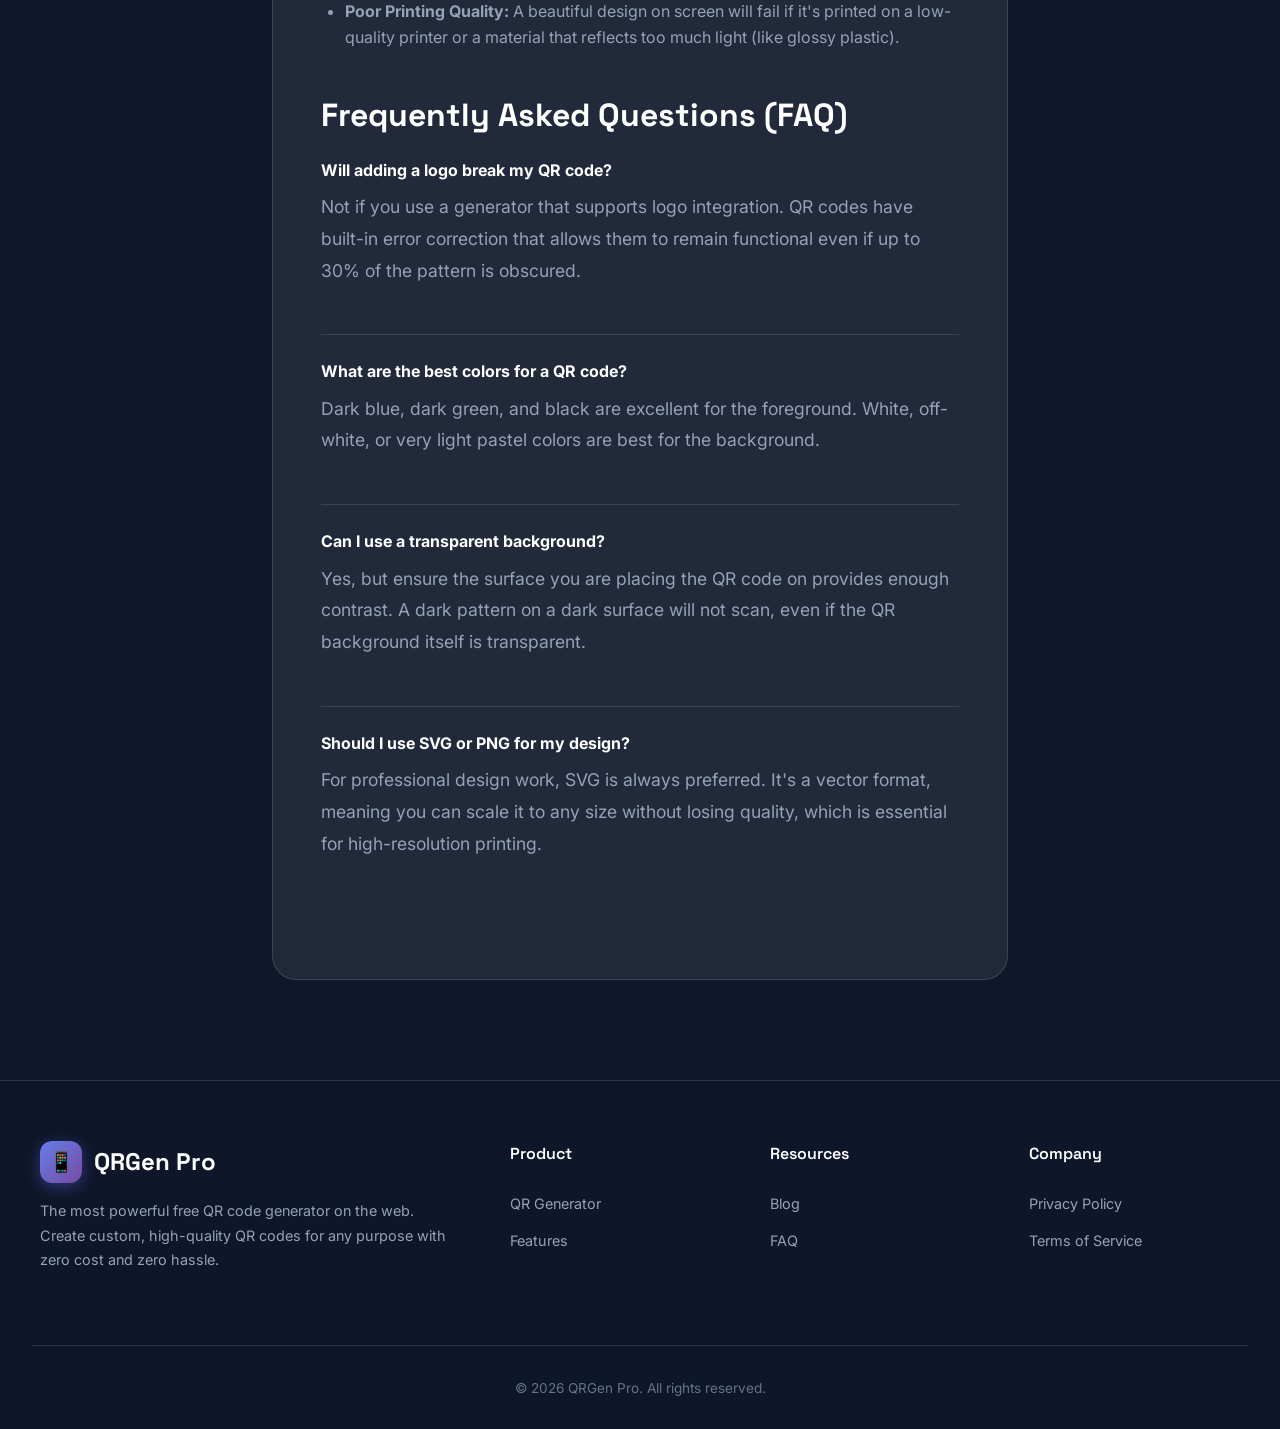
==== commit efff6a5e: "Fix article navigation and perform major content overhaul for SEO - Added z-index to article cards t" ====
--- a/blog/designing-beautiful-qr-codes.html
+++ b/blog/designing-beautiful-qr-codes.html
@@ -3,7 +3,7 @@
 <head>
 <meta charset="UTF-8">
 <meta name="viewport" content="width=device-width, initial-scale=1.0">
-<meta name="description" content="Designing Beautiful QR Codes That People Want to Scan - Customization tips and tricks.">
+<meta name="description" content="Designing Beautiful QR Codes That People Want to Scan in 2026. Master the art of QR code customization while maintaining perfect scanability.">
 <title>Designing Beautiful QR Codes That People Want to Scan | QRGen Pro</title>
 <link rel="icon" href="https://cdn-icons-png.flaticon.com/512/714/714390.png">
 <link href="https://fonts.googleapis.com/css2?family=Inter:wght@300;400;500;600;700;800;900&family=Space+Grotesk:wght@400;500;600;700&display=swap" rel="stylesheet">
@@ -23,28 +23,101 @@
 <header class="art-hero">
 <div class="art-tag">Design</div>
 <h1 class="art-tit">Designing Beautiful QR Codes That People Want to Scan</h1>
-<div class="art-meta"><span><i class="far fa-calendar"></i> Mar 10, 2026</span><span><i class="far fa-clock"></i> 5 min read</span></div>
+<div class="art-meta"><span><i class="far fa-calendar"></i> Mar 10, 2026</span><span><i class="far fa-clock"></i> 10 min read</span></div>
 </header>
 
 <main class="art-cont">
 <div class="art-card">
-<p>Gone are the days when QR codes had to be boring black-and-white boxes. With modern design tools and generators like QRGen Pro, you can create visually stunning QR codes that complement your brand and increase engagement.</p>
+    <p>In 2026, the aesthetic of your QR code is just as important as the data it carries. A boring, generic black-and-white box can feel like a chore to scan, or worse, an eyesore on your carefully crafted marketing materials. Customizing your QR codes not only boosts your brand identity but can also significantly increase engagement. This guide explores how to balance beauty and functionality.</p>
 
-<h2>The Importance of Aesthetics</h2>
-<p>A well-designed QR code can increase scan rates by up to 30%. When a QR code looks like a part of the design rather than an afterthought, users are more likely to trust it and interact with it. Custom colors, logos, and unique frames can all contribute to a better user experience.</p>
+    <h2>Why Design Matters for QR Codes</h2>
+    <p>Human psychology plays a massive role in whether someone chooses to scan a code. A well-designed QR code builds trust, signals quality, and makes the interaction feel like a premium experience rather than a technical necessity.</p>
 
-<h2>Design Best Practices</h2>
-<ul>
-<li><strong>Contrast is Key:</strong> Always maintain a high contrast between the foreground and background colors. If the colors are too similar, scanners will struggle to read the code.</li>
-<li><strong>Size Matters:</strong> Don't make your QR code too small. Ensure it's large enough to be scanned easily from a reasonable distance.</li>
-<li><strong>Add a Call to Action:</strong> Surround your QR code with a clear CTA like "Scan to Win" or "View Menu" to let users know what to expect.</li>
-<li><strong>Test, Test, Test:</strong> Always test your custom QR code with multiple devices and scanning apps to ensure it's still functional.</li>
-</ul>
+    <h3>The 30% Engagement Boost</h3>
+    <p>Studies have shown that custom-designed QR codes—those with brand colors, rounded corners, or logos—can see up to a 30% higher scan rate compared to standard codes. In a competitive attention economy, that 30% can be the difference between a successful campaign and a failed one.</p>
 
-<h2>Advanced Customization</h2>
-<p>Consider using your brand's primary color for the QR pattern. You can also experiment with rounded corners or custom eye shapes to give it a unique look. Just remember to keep functionality at the forefront of your design decisions.</p>
+    <h2>Essential Design Elements</h2>
+    <p>When designing your QR code with a tool like QRGen Pro, you have several levers you can pull to create a unique look.</p>
 
-<p>By following these simple tips, you can turn a functional tool into a beautiful design element that drives results for your brand.</p>
+    <h3>1. Color Schemes</h3>
+    <p>Moving beyond black and white is the first step. Use your brand's primary color for the QR pattern. Just remember the golden rule of contrast: your foreground must be dark enough to be easily distinguished from the background by a camera sensor.</p>
+
+    <h3>2. Patterns and Shapes</h3>
+    <p>Modern QR generators allow you to change the shape of the individual modules (the "dots"). You can choose rounded corners, fluid shapes, or even custom patterns that reflect your industry. Similarly, the three large "eyes" in the corners can often be customized with unique frames.</p>
+
+    <h3>3. Central Logos</h3>
+    <p>Adding a logo to the center of your QR code is one of the most effective ways to build trust. It tells the user exactly who they are interacting with before they even scan. Thanks to QR code error correction, you can cover a portion of the code with a logo without breaking its functionality.</p>
+
+    <h2>Design vs. Scanability: Finding the Balance</h2>
+    <p>It's easy to get carried away with design and end up with a code that looks great but doesn't work. Use this comparison to stay on track.</p>
+
+    <table>
+        <thead>
+            <tr>
+                <th>Element</th>
+                <th>Good for Design</th>
+                <th>Critical for Scanning</th>
+            </tr>
+        </thead>
+        <tbody>
+            <tr>
+                <td>Contrast</td>
+                <td>Brand-aligned colors</td>
+                <td>High contrast (4:1 ratio min)</td>
+            </tr>
+            <tr>
+                <td>Logo Size</td>
+                <td>Visible and clear</td>
+                <td>Max 30% coverage of total area</td>
+            </tr>
+            <tr>
+                <td>Quiet Zone</td>
+                <td>Integrated into layout</td>
+                <td>Clear buffer around the code</td>
+            </tr>
+            <tr>
+                <td>Resolution</td>
+                <td>Sharp and professional</td>
+                <td>Min 300 DPI for print</td>
+            </tr>
+        </tbody>
+    </table>
+
+    <h2>Pro Strategies for High-End Design</h2>
+    <p>For those looking to take their QR design to the next level, consider these advanced techniques used by top design agencies in 2026.</p>
+
+    <h4>Integrate with the Physical Object</h4>
+    <p>Instead of just slapping a QR code on a product, make it part of the artwork. Use the shapes within the QR pattern to echo the shapes in your product design or logo.</p>
+
+    <h4>Use Negative Space</h4>
+    <p>Clever use of negative space can make a QR code feel lighter and more modern. Experiment with light backgrounds and dark, thin patterns that maintain high scanability while feeling less "heavy."</p>
+
+    <h2>Common Design Mistakes to Avoid</h2>
+    <ul>
+        <li><strong>Inverting Colors:</strong> While it looks cool, many older scanners struggle with light patterns on dark backgrounds. Stick to dark patterns on light backgrounds for maximum compatibility.</li>
+        <li><strong>Too Much Detail:</strong> If your QR code contains a massive amount of data (like a long URL), the pattern becomes very dense. Use a URL shortener or a Dynamic QR code to keep the pattern clean and scanable.</li>
+        <li><strong>Poor Printing Quality:</strong> A beautiful design on screen will fail if it's printed on a low-quality printer or a material that reflects too much light (like glossy plastic).</li>
+    </ul>
+
+    <h2>Frequently Asked Questions (FAQ)</h2>
+    <div class="faq-section">
+        <div class="faq-item">
+            <span class="faq-q">Will adding a logo break my QR code?</span>
+            <p>Not if you use a generator that supports logo integration. QR codes have built-in error correction that allows them to remain functional even if up to 30% of the pattern is obscured.</p>
+        </div>
+        <div class="faq-item">
+            <span class="faq-q">What are the best colors for a QR code?</span>
+            <p>Dark blue, dark green, and black are excellent for the foreground. White, off-white, or very light pastel colors are best for the background.</p>
+        </div>
+        <div class="faq-item">
+            <span class="faq-q">Can I use a transparent background?</span>
+            <p>Yes, but ensure the surface you are placing the QR code on provides enough contrast. A dark pattern on a dark surface will not scan, even if the QR background itself is transparent.</p>
+        </div>
+        <div class="faq-item">
+            <span class="faq-q">Should I use SVG or PNG for my design?</span>
+            <p>For professional design work, SVG is always preferred. It's a vector format, meaning you can scale it to any size without losing quality, which is essential for high-resolution printing.</p>
+        </div>
+    </div>
 </div>
 </main>
 
--- a/css/style.css
+++ b/css/style.css
@@ -117,7 +117,7 @@
 .sd2{font-size:0.9rem;color:var(--gray-light)}
 .ars{padding:100px 2rem;background:rgba(15,23,42,0.5)}
 .ag{max-width:1200px;margin:0 auto;display:grid;grid-template-columns:repeat(auto-fit,minmax(350px,1fr));gap:2rem}
-.arc{background:var(--glass);backdrop-filter:blur(20px);border:1px solid var(--glass-border);border-radius:20px;overflow:hidden;transition:all 0.4s ease;display:block;text-decoration:none;color:inherit;cursor:pointer}
+.arc{background:var(--glass);backdrop-filter:blur(20px);border:1px solid var(--glass-border);border-radius:20px;overflow:hidden;transition:all 0.4s ease;display:block;text-decoration:none;color:inherit;cursor:pointer;position:relative;z-index:10}
 .arc:hover{transform:translateY(-8px);box-shadow:var(--sh-xl);border-color:rgba(99,102,241,0.3);color:inherit}
 .arim{height:200px;background:var(--g1);display:flex;align-items:center;justify-content:center;font-size:3rem;position:relative;overflow:hidden}
 .arim::before{content:'';position:absolute;inset:0;background:linear-gradient(135deg,rgba(0,0,0,0.2),transparent)}
@@ -178,6 +178,10 @@
 @keyframes fu{from{opacity:0;transform:translateY(30px)}to{opacity:1;transform:translateY(0)}}
 .aos{opacity:0;transform:translateY(30px);transition:all 0.8s ease}
 .aos.v{opacity:1;transform:translateY(0)}
+/* Fallback if JS fails */
+@media (prefers-reduced-motion: reduce) {
+    .aos { opacity: 1; transform: none; }
+}
 .sct{position:fixed;bottom:30px;right:30px;width:50px;height:50px;border-radius:50%;background:var(--g1);color:var(--white);border:none;cursor:pointer;display:flex;align-items:center;justify-content:center;font-size:1.2rem;box-shadow:0 4px 20px rgba(99,102,241,0.4);opacity:0;visibility:hidden;transition:all 0.3s ease;z-index:999}
 .sct.v{opacity:1;visibility:visible}
 .sct:hover{transform:translateY(-3px);box-shadow:0 8px 30px rgba(99,102,241,0.6)}
@@ -195,5 +199,15 @@
 .art-card ul{margin-bottom:1.5rem;padding-left:1.5rem;color:var(--gray-light)}
 .art-card li{margin-bottom:0.75rem}
 
+/* Table and FAQ styles for blog articles */
+.art-card table { width: 100%; border-collapse: collapse; margin: 2rem 0; background: rgba(255,255,255,0.03); border-radius: 12px; overflow: hidden; }
+.art-card th, .art-card td { padding: 1rem; text-align: left; border-bottom: 1px solid var(--glass-border); color: var(--gray-light); }
+.art-card th { background: rgba(99,102,241,0.1); color: var(--white); font-family: 'Space Grotesk', sans-serif; }
+.art-card h3 { font-family: 'Space Grotesk', sans-serif; font-size: 1.5rem; color: var(--white); margin: 2rem 0 1rem; }
+.art-card h4 { font-family: 'Space Grotesk', sans-serif; font-size: 1.2rem; color: var(--primary-light); margin: 1.5rem 0 0.75rem; }
+.faq-item { margin-bottom: 1.5rem; padding-bottom: 1.5rem; border-bottom: 1px solid var(--glass-border); }
+.faq-item:last-child { border-bottom: none; }
+.faq-q { font-weight: 700; color: var(--white); margin-bottom: 0.5rem; display: block; }
+
 @media(max-width:1024px){.hc{grid-template-columns:1fr;text-align:center}.ht{order:2}.hv{order:1}.hs{justify-content:center}.hbts{justify-content:center}.gc{grid-template-columns:1fr}.qpc{position:static}.fi2{grid-template-columns:1fr 1fr}}
 @media(max-width:768px){.nav{padding:1rem}.nl{display:none}.htit{font-size:2.5rem}.stit{font-size:2rem}.art-tit{font-size:2.5rem}.sc{flex-direction:column}.sc::before{display:none}.fi2{grid-template-columns:1fr}.fb2{flex-direction:column;text-align:center}.qir{grid-template-columns:1fr}}
